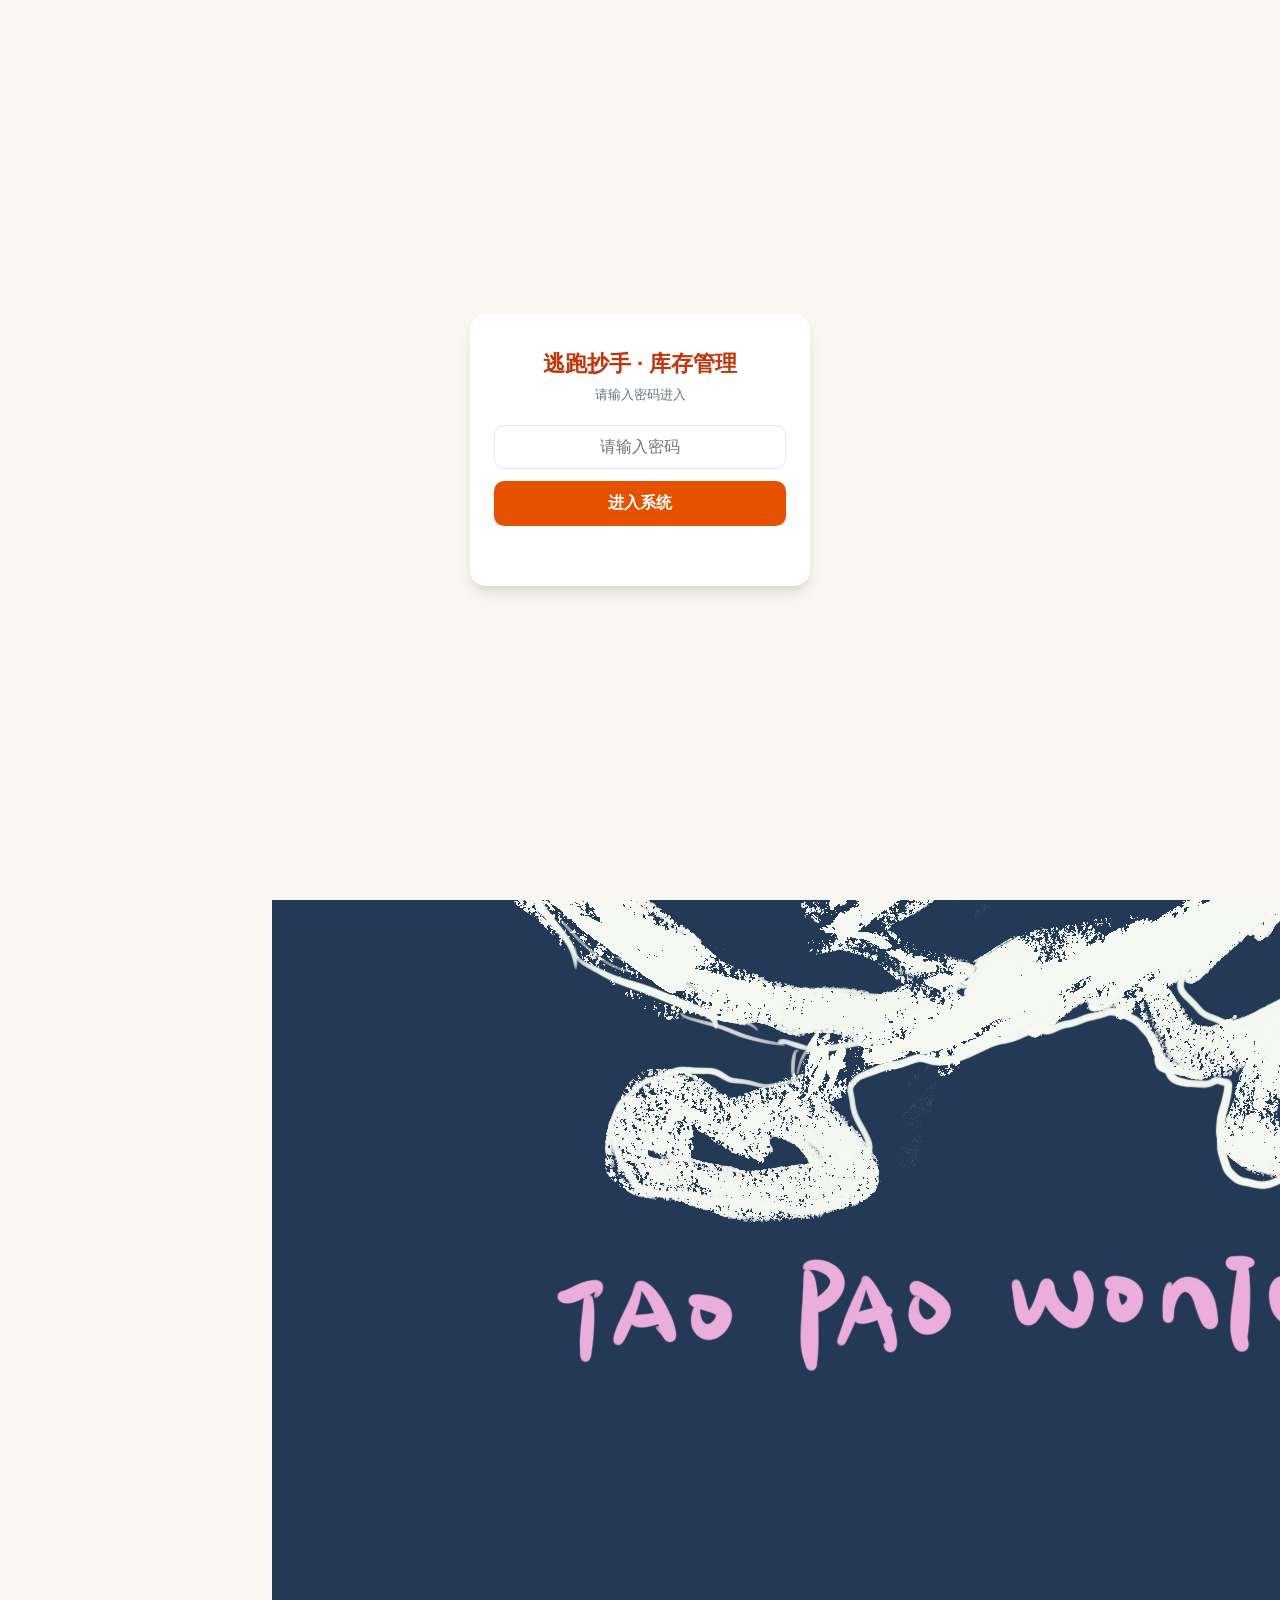
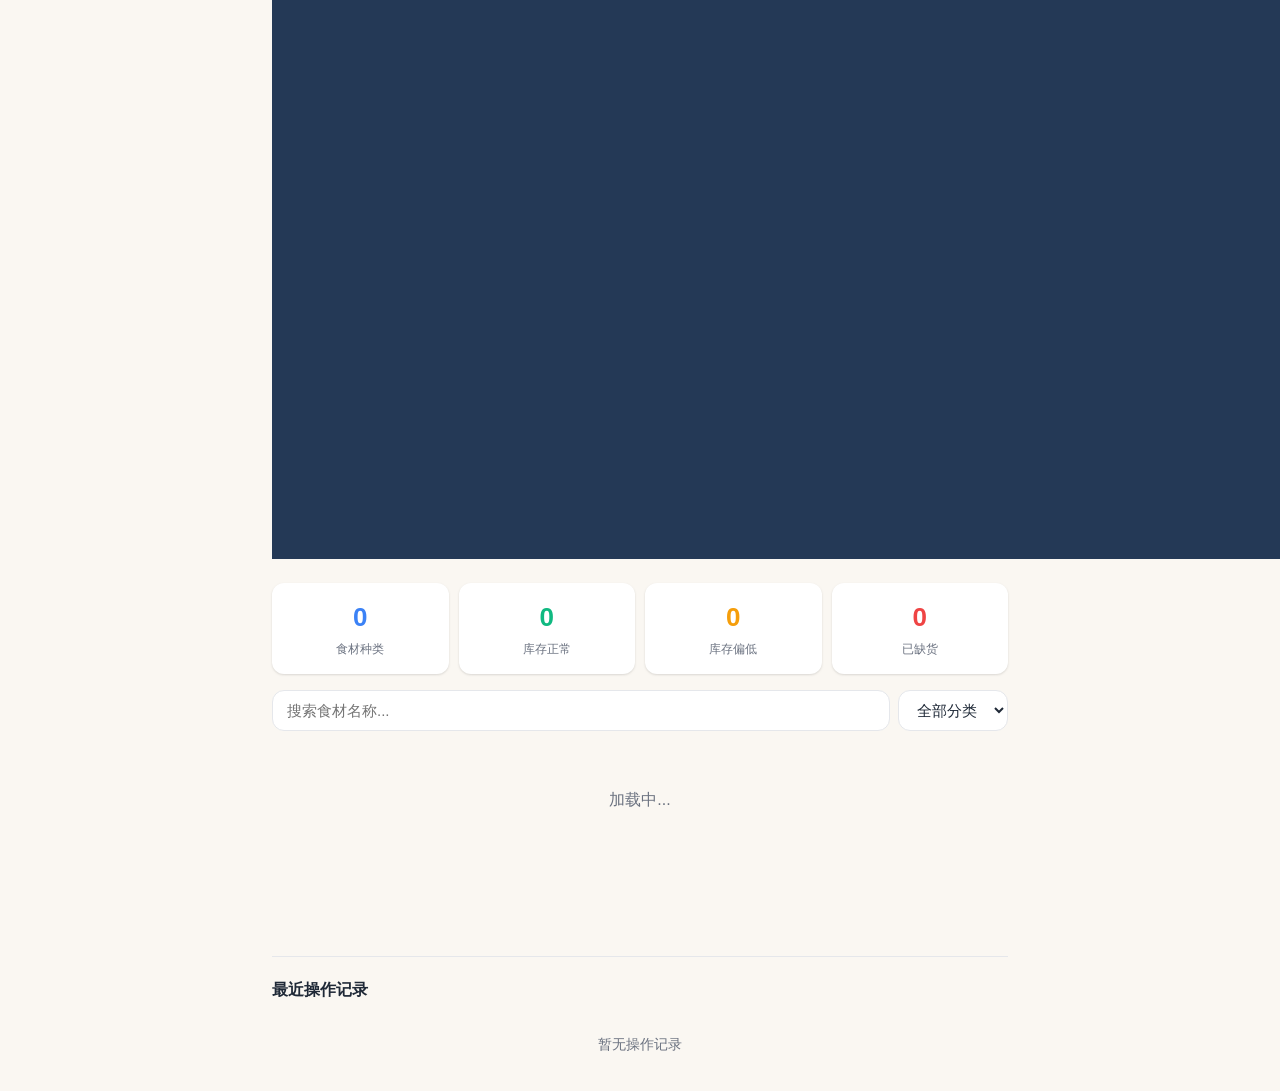
==== index.html @ 47a3d881 "Add cache bust to CSS links" ====
<!DOCTYPE html>
<html lang="zh-CN">
<head>
  <meta charset="UTF-8">
  <meta name="viewport" content="width=device-width, initial-scale=1.0">
  <title>逃跑抄手 · 库存管理</title>
  <link rel="stylesheet" href="style.css?v=2">
</head>
<body>
  <!-- 登录遮罩 -->
  <div class="login-overlay" id="loginOverlay">
    <div class="login-card">
      <h2>逃跑抄手 · 库存管理</h2>
      <p class="login-sub">请输入密码进入</p>
      <input type="password" id="loginPwd" placeholder="请输入密码" autocomplete="off">
      <button class="login-btn" id="loginBtn">进入系统</button>
      <div class="login-error" id="loginError"></div>
    </div>
  </div>

  <div class="container">
    <header class="header">
      <h1>逃跑抄手 · 库存管理</h1>
      <p class="subtitle">手机扫码即可出入库，无需安装</p>
    </header>

    <div class="logo-section">
      <img src="logo.png" alt="逃跑抄手" class="store-logo">
    </div>

    <div class="stats-row">
      <div class="stat-card stat-total"><div class="stat-num" id="statTotal">0</div><div class="stat-label">食材种类</div></div>
      <div class="stat-card stat-normal"><div class="stat-num" id="statNormal">0</div><div class="stat-label">库存正常</div></div>
      <div class="stat-card stat-low"><div class="stat-num" id="statLow">0</div><div class="stat-label">库存偏低</div></div>
      <div class="stat-card stat-empty"><div class="stat-num" id="statEmpty">0</div><div class="stat-label">已缺货</div></div>
    </div>

    <div class="filter-bar">
      <input type="text" class="search-input" id="searchInput" placeholder="搜索食材名称...">
      <select class="category-select" id="categorySelect"><option value="">全部分类</option></select>
    </div>

    <div class="inventory-list" id="inventoryList"><div class="empty-state">加载中...</div></div>

    <div class="logs-section">
      <h3>最近操作记录</h3>
      <div class="logs-list" id="logsList"><div class="log-empty">暂无操作记录</div></div>
    </div>
  </div>

  <button class="fab" id="fabAdd" title="新增食材">+</button>

  <!-- 弹窗（与本地版相同） -->
  <div class="modal-overlay" id="modalOverlay">
    <div class="modal">
      <div class="modal-header"><h3 id="modalTitle">出入库操作</h3><button class="modal-close" id="modalClose">&times;</button></div>
      <div class="modal-body">
        <div class="mode-tabs" id="modeTabs">
          <button class="mode-tab active" data-mode="stock">出入库</button>
          <button class="mode-tab" data-mode="edit">编辑信息</button>
        </div>
        <div class="modal-item-info" id="modalItemInfo"></div>
        <div class="mode-panel" id="panelStock">
          <div class="tab-buttons">
            <button class="tab-btn active" data-tab="in">入库</button>
            <button class="tab-btn" data-tab="out">出库</button>
          </div>
          <div class="form-group"><label>数量</label><div class="quantity-input-row"><input type="number" class="quantity-input" id="quantityInput" placeholder="请输入数量" min="0.1" step="0.1"><span class="unit-label" id="unitLabel"></span></div></div>
          <div class="form-group"><label>操作人</label><input type="text" class="operator-input" id="operatorInput" placeholder="请输入姓名"></div>
          <div class="form-group"><label>备注（选填）</label><input type="text" class="note-input" id="noteInput" placeholder="如：从供应商采购"></div>
          <div class="quick-btns"><span class="quick-label">快捷数量：</span><button class="quick-btn" data-qty="1">1</button><button class="quick-btn" data-qty="5">5</button><button class="quick-btn" data-qty="10">10</button><button class="quick-btn" data-qty="20">20</button></div>
        </div>
        <div class="mode-panel" id="panelEdit" style="display:none;">
          <div class="form-group"><label>名称 <span class="required">*</span></label><input type="text" class="form-input" id="editName" placeholder="食材名称"></div>
          <div class="form-group"><label>分类 <span class="required">*</span></label><input type="text" class="form-input" id="editCategory" placeholder="如：肉类" list="categoryList"><datalist id="categoryList"></datalist></div>
          <div class="form-group"><label>单位 <span class="required">*</span></label><input type="text" class="form-input" id="editUnit" placeholder="如：斤、瓶、袋"></div>
          <div class="form-group"><label>最低库存阈值</label><input type="number" class="form-input" id="editThreshold" placeholder="低于此值将预警" min="0" step="0.1"></div>
          <button class="btn-delete" id="btnDelete">删除此食材</button>
        </div>
        <button class="btn-submit" id="btnSubmit">确认入库</button>
        <div class="modal-error" id="modalError"></div>
      </div>
    </div>
  </div>

  <div class="modal-overlay" id="confirmOverlay">
    <div class="modal modal-confirm">
      <div class="modal-header"><h3>确认删除</h3><button class="modal-close" id="confirmClose">&times;</button></div>
      <div class="modal-body">
        <p class="confirm-text" id="confirmText"></p>
        <div class="confirm-buttons"><button class="btn-cancel" id="btnCancel">取消</button><button class="btn-danger" id="btnConfirmDelete">确认删除</button></div>
      </div>
    </div>
  </div>

  <div class="toast" id="toast"></div>

  <nav class="bottom-nav">
    <a href="./" class="nav-item active"><span class="nav-icon">📦</span><span class="nav-label">库存管理</span></a>
    <a href="shifts.html" class="nav-item"><span class="nav-icon">👥</span><span class="nav-label">班次职责</span></a>
    <a href="placement.html" class="nav-item"><span class="nav-icon">📋</span><span class="nav-label">摆放规范</span></a>
  </nav>

  <script src="supabase-client.js"></script>
    <script src="app.js"></script>
</body>
</html>
---- style.css ----
/* ========== 基础样式 ========== */
*, *::before, *::after { box-sizing: border-box; margin: 0; padding: 0; }

:root {
  --primary: #E65100;
  --primary-dark: #BF360C;
  --brand: #E65100;
  --success: #10b981;
  --warning: #f59e0b;
  --danger: #ef4444;
  --bg: #faf7f2;
  --card-bg: #ffffff;
  --text: #1f2937;
  --text-secondary: #6b7280;
  --border: #e5e7eb;
  --radius: 12px;
  --shadow: 0 1px 3px rgba(0,0,0,0.08), 0 1px 2px rgba(0,0,0,0.06);
  --shadow-lg: 0 10px 15px -3px rgba(0,0,0,0.1), 0 4px 6px -2px rgba(0,0,0,0.05);
}

body {
  font-family: -apple-system, BlinkMacSystemFont, "Segoe UI", "PingFang SC", "Hiragino Sans GB", "Microsoft YaHei", sans-serif;
  background: var(--bg);
  color: var(--text);
  line-height: 1.6;
  -webkit-tap-highlight-color: transparent;
}

.container {
  max-width: 768px;
  margin: 0 auto;
  padding: 16px;
}

/* ========== 头部 ========== */
.header {
  text-align: center;
  padding: 20px 0 12px;
}
.header h1 {
  font-size: 24px;
  font-weight: 700;
  color: var(--primary-dark);
}
.subtitle {
  font-size: 13px;
  color: var(--text-secondary);
  margin-top: 4px;
}

/* ========== 二维码区域 ========== */
.qrcode-section {
  text-align: center;
  padding: 12px 0;
  transition: all 0.3s;
}
.qrcode-section.collapsed .qrcode-wrapper { display: none; }
.qrcode-wrapper {
  display: inline-block;
  background: #fff;
  padding: 12px;
  border-radius: var(--radius);
  box-shadow: var(--shadow);
}
#qrcode { display: inline-block; }
#qrcode img, #qrcode canvas { display: block; }
.qrcode-hint {
  font-size: 12px;
  color: var(--text-secondary);
  margin-top: 6px;
}
.qrcode-url {
  font-size: 11px;
  color: var(--text);
  margin-top: 4px;
  word-break: break-all;
}
.qrcode-ips {
  font-size: 11px;
  color: var(--text-secondary);
  margin-top: 2px;
  word-break: break-all;
}
.btn-toggle-qr {
  display: block;
  margin: 8px auto 0;
  background: none;
  border: none;
  color: var(--text-secondary);
  font-size: 12px;
  cursor: pointer;
  padding: 4px 12px;
}

/* ========== 统计卡片 ========== */
.stats-row {
  display: grid;
  grid-template-columns: repeat(4, 1fr);
  gap: 10px;
  margin: 16px 0;
}
.stat-card {
  background: var(--card-bg);
  border-radius: var(--radius);
  padding: 14px 10px;
  text-align: center;
  box-shadow: var(--shadow);
  cursor: pointer;
  transition: transform 0.15s, box-shadow 0.15s;
}
.stat-card:hover { transform: translateY(-2px); box-shadow: var(--shadow-lg); }
.stat-card.stat-active { box-shadow: 0 0 0 2px var(--primary); transform: translateY(-2px); }
.stat-num {
  font-size: 26px;
  font-weight: 700;
}
.stat-label {
  font-size: 12px;
  color: var(--text-secondary);
  margin-top: 2px;
}
.stat-total .stat-num { color: #3b82f6; }
.stat-normal .stat-num { color: var(--success); }
.stat-low .stat-num { color: var(--warning); }
.stat-empty .stat-num { color: var(--danger); }

/* ========== 筛选栏 ========== */
.filter-bar {
  display: flex;
  gap: 8px;
  margin-bottom: 16px;
}
.search-input {
  flex: 1;
  padding: 10px 14px;
  border: 1px solid var(--border);
  border-radius: var(--radius);
  font-size: 15px;
  background: var(--card-bg);
  outline: none;
  transition: border-color 0.2s;
}
.search-input:focus { border-color: var(--primary); }
.category-select {
  padding: 10px 14px;
  border: 1px solid var(--border);
  border-radius: var(--radius);
  font-size: 15px;
  background: var(--card-bg);
  outline: none;
  color: var(--text);
  min-width: 100px;
}

/* ========== 库存列表 ========== */
.inventory-list {
  display: flex;
  flex-direction: column;
  gap: 8px;
}
.empty-state {
  text-align: center;
  padding: 40px;
  color: var(--text-secondary);
}

/* 库存卡片（手机端） */
.item-card {
  background: var(--card-bg);
  border-radius: var(--radius);
  padding: 14px 16px;
  box-shadow: var(--shadow);
  cursor: pointer;
  transition: transform 0.15s, box-shadow 0.15s;
  display: flex;
  align-items: center;
  gap: 12px;
  position: relative;
}
.item-card:active { transform: scale(0.98); }
.item-card:hover { box-shadow: var(--shadow-lg); }

.status-dot {
  width: 10px;
  height: 10px;
  border-radius: 50%;
  flex-shrink: 0;
}
.status-normal { background: var(--success); }
.status-low { background: var(--warning); }
.status-empty { background: var(--danger); }

.item-info { flex: 1; min-width: 0; }
.item-name {
  font-size: 15px;
  font-weight: 600;
  white-space: nowrap;
  overflow: hidden;
  text-overflow: ellipsis;
}
.item-meta {
  font-size: 12px;
  color: var(--text-secondary);
  margin-top: 2px;
}
.item-quantity {
  text-align: right;
  flex-shrink: 0;
}
.quantity-val {
  font-size: 20px;
  font-weight: 700;
}
.quantity-unit {
  font-size: 12px;
  color: var(--text-secondary);
}
.status-badge {
  display: inline-block;
  padding: 2px 8px;
  border-radius: 10px;
  font-size: 11px;
  font-weight: 600;
  margin-top: 2px;
}
.badge-normal { background: #d1fae5; color: #065f46; }
.badge-low { background: #fef3c7; color: #92400e; }
.badge-empty { background: #fee2e2; color: #991b1b; }

/* 桌面端表格 */
@media (min-width: 640px) {
  .inventory-list { gap: 0; }
  .item-card {
    border-radius: 0;
    box-shadow: none;
    border-bottom: 1px solid var(--border);
  }
  .item-card:first-child { border-radius: var(--radius) var(--radius) 0 0; }
  .item-card:last-child { border-radius: 0 0 var(--radius) var(--radius); border-bottom: none; }
  .item-card:hover { box-shadow: none; background: #fefce8; }
}

/* ========== 弹窗 ========== */
.modal-overlay {
  display: none;
  position: fixed;
  inset: 0;
  background: rgba(0,0,0,0.5);
  z-index: 100;
  justify-content: center;
  align-items: flex-end;
}
.modal-overlay.active { display: flex; }
.modal {
  background: #fff;
  border-radius: 20px 20px 0 0;
  width: 100%;
  max-width: 500px;
  max-height: 85vh;
  overflow-y: auto;
  animation: slideUp 0.25s ease-out;
}
@keyframes slideUp {
  from { transform: translateY(100%); }
  to { transform: translateY(0); }
}
.modal-header {
  display: flex;
  justify-content: space-between;
  align-items: center;
  padding: 16px 20px;
  border-bottom: 1px solid var(--border);
  position: sticky;
  top: 0;
  background: #fff;
  border-radius: 20px 20px 0 0;
}
.modal-header h3 { font-size: 17px; }
.modal-close {
  width: 32px; height: 32px;
  border: none; background: #f3f4f6;
  border-radius: 50%; font-size: 18px;
  cursor: pointer; display: flex;
  align-items: center; justify-content: center;
  color: var(--text-secondary);
}
.modal-body { padding: 20px; }
.modal-item-info {
  background: #f9fafb;
  border-radius: 8px;
  padding: 12px;
  margin-bottom: 16px;
  font-size: 14px;
}
.modal-item-info .info-row {
  display: flex;
  justify-content: space-between;
  margin-bottom: 4px;
}
.modal-item-info .info-row:last-child { margin-bottom: 0; }
.modal-item-info .info-label { color: var(--text-secondary); }

.tab-buttons {
  display: flex;
  gap: 8px;
  margin-bottom: 16px;
}
.tab-btn {
  flex: 1;
  padding: 10px;
  border: 2px solid var(--border);
  border-radius: 8px;
  background: #fff;
  font-size: 15px;
  cursor: pointer;
  transition: all 0.2s;
}
.tab-btn.active {
  border-color: var(--primary);
  background: #fffbeb;
  color: var(--primary-dark);
  font-weight: 600;
}

.form-group {
  margin-bottom: 14px;
}
.form-group label {
  display: block;
  font-size: 13px;
  color: var(--text-secondary);
  margin-bottom: 4px;
}
.quantity-input-row {
  display: flex;
  gap: 8px;
  align-items: center;
}
.quantity-input, .operator-input, .note-input {
  width: 100%;
  padding: 10px 14px;
  border: 1px solid var(--border);
  border-radius: 8px;
  font-size: 16px;
  outline: none;
  transition: border-color 0.2s;
}
.quantity-input:focus, .operator-input:focus, .note-input:focus {
  border-color: var(--primary);
}
.unit-label {
  font-size: 14px;
  color: var(--text-secondary);
  flex-shrink: 0;
}

.quick-btns {
  display: flex;
  gap: 6px;
  align-items: center;
  flex-wrap: wrap;
  margin-bottom: 16px;
}
.quick-label { font-size: 13px; color: var(--text-secondary); }
.quick-btn {
  padding: 6px 14px;
  border: 1px solid var(--border);
  border-radius: 6px;
  background: #fff;
  font-size: 14px;
  cursor: pointer;
  transition: all 0.15s;
}
.quick-btn:hover { background: #fef3c7; border-color: var(--primary); }

.btn-submit {
  width: 100%;
  padding: 14px;
  border: none;
  border-radius: 8px;
  font-size: 17px;
  font-weight: 600;
  cursor: pointer;
  color: #fff;
  transition: opacity 0.2s;
}
.btn-submit:active { opacity: 0.8; }
.btn-submit.type-in { background: var(--success); }
.btn-submit.type-out { background: var(--danger); }

.modal-error {
  color: var(--danger);
  font-size: 13px;
  text-align: center;
  margin-top: 10px;
  min-height: 20px;
}

/* ========== 操作记录 ========== */
.logs-section {
  margin-top: 24px;
  padding-top: 20px;
  border-top: 1px solid var(--border);
}
.logs-section h3 {
  font-size: 16px;
  margin-bottom: 10px;
}
.logs-list {
  display: flex;
  flex-direction: column;
  gap: 6px;
}
.log-item {
  display: flex;
  align-items: center;
  gap: 10px;
  padding: 10px 12px;
  background: var(--card-bg);
  border-radius: 8px;
  box-shadow: var(--shadow);
  font-size: 13px;
}
.log-type {
  padding: 2px 8px;
  border-radius: 4px;
  font-weight: 600;
  font-size: 12px;
  flex-shrink: 0;
}
.log-type-in { background: #d1fae5; color: #065f46; }
.log-type-out { background: #fee2e2; color: #991b1b; }
.log-info { flex: 1; }
.log-name { font-weight: 600; }
.log-detail { color: var(--text-secondary); font-size: 12px; }
.log-time {
  font-size: 12px;
  color: var(--text-secondary);
  flex-shrink: 0;
}
.log-empty {
  text-align: center;
  padding: 20px;
  color: var(--text-secondary);
  font-size: 14px;
}

/* ========== Toast ========== */
.toast {
  position: fixed;
  top: 20px;
  left: 50%;
  transform: translateX(-50%);
  background: #1f2937;
  color: #fff;
  padding: 12px 24px;
  border-radius: 8px;
  font-size: 14px;
  z-index: 200;
  opacity: 0;
  transition: opacity 0.3s;
  pointer-events: none;
}
.toast.show { opacity: 1; }
.toast.success { background: var(--success); }
.toast.error { background: var(--danger); }

/* ========== 浮动按钮 FAB ========== */
.fab {
  position: fixed;
  bottom: 80px;
  right: 24px;
  width: 56px;
  height: 56px;
  border-radius: 50%;
  border: none;
  background: var(--primary);
  color: #fff;
  font-size: 30px;
  font-weight: 300;
  cursor: pointer;
  box-shadow: 0 4px 12px rgba(245, 158, 11, 0.4);
  z-index: 50;
  display: flex;
  align-items: center;
  justify-content: center;
  transition: transform 0.2s, box-shadow 0.2s;
  line-height: 1;
}
.fab:active { transform: scale(0.92); }

/* ========== 模式切换标签 ========== */
.mode-tabs {
  display: flex;
  gap: 0;
  margin-bottom: 16px;
  background: #f3f4f6;
  border-radius: 8px;
  padding: 3px;
}
.mode-tab {
  flex: 1;
  padding: 8px;
  border: none;
  border-radius: 6px;
  background: transparent;
  font-size: 13px;
  cursor: pointer;
  color: var(--text-secondary);
  transition: all 0.2s;
}
.mode-tab.active {
  background: #fff;
  color: var(--text);
  font-weight: 600;
  box-shadow: 0 1px 2px rgba(0,0,0,0.06);
}
.mode-panel { animation: fadeIn 0.2s ease-out; }
@keyframes fadeIn {
  from { opacity: 0; transform: translateY(6px); }
  to { opacity: 1; transform: translateY(0); }
}

/* ========== 编辑表单 ========== */
.form-input {
  width: 100%;
  padding: 10px 14px;
  border: 1px solid var(--border);
  border-radius: 8px;
  font-size: 16px;
  outline: none;
  transition: border-color 0.2s;
  background: #fff;
}
.form-input:focus { border-color: var(--primary); }
.required { color: var(--danger); }
.category-input-row { position: relative; }

.btn-delete {
  display: block;
  width: 100%;
  padding: 12px;
  margin-top: 8px;
  border: 1px solid #fecaca;
  border-radius: 8px;
  background: #fff;
  color: var(--danger);
  font-size: 14px;
  cursor: pointer;
  transition: all 0.2s;
}
.btn-delete:hover { background: #fef2f2; }
.btn-delete:active { background: #fee2e2; }

/* 提交按钮不同状态 */
.btn-submit.type-save { background: var(--primary); }

/* ========== 确认弹窗 ========== */
.modal-confirm {
  max-width: 340px;
  border-radius: 16px;
}
.modal-confirm .modal-header { border-bottom: none; padding-bottom: 0; }
.modal-confirm .modal-header h3 { font-size: 16px; color: var(--danger); }
.confirm-text {
  font-size: 14px;
  color: var(--text-secondary);
  text-align: center;
  margin-bottom: 16px;
  line-height: 1.6;
}
.confirm-buttons {
  display: flex;
  gap: 10px;
}
.btn-cancel, .btn-danger {
  flex: 1;
  padding: 12px;
  border: none;
  border-radius: 8px;
  font-size: 15px;
  font-weight: 600;
  cursor: pointer;
}
.btn-cancel {
  background: #f3f4f6;
  color: var(--text);
}
.btn-danger {
  background: var(--danger);
  color: #fff;
}
.btn-cancel:active, .btn-danger:active { opacity: 0.8; }

/* 桌面端确认弹窗居中 */
@media (min-width: 640px) {
  .modal-confirm {
    border-radius: 16px;
    margin: auto;
  }
  .modal-overlay.active:has(.modal-confirm) {
    align-items: center;
  }
}

/* ========== 班次页面 ========== */
.shifts-list {
  display: flex;
  flex-direction: column;
  gap: 16px;
  padding-bottom: 80px; /* 给底部导航留空间 */
}

/* 班次卡片 */
.shift-card {
  background: var(--card-bg);
  border-radius: var(--radius);
  box-shadow: var(--shadow);
  overflow: hidden;
}
.shift-card-header {
  display: flex;
  align-items: center;
  justify-content: space-between;
  padding: 14px 16px;
  cursor: pointer;
  user-select: none;
  border-bottom: 1px solid transparent;
  transition: background 0.15s;
}
.shift-card-header:active { background: #f9fafb; }
.shift-card.open .shift-card-header { border-bottom-color: var(--border); }
.shift-card-title {
  font-size: 17px;
  font-weight: 700;
}
.shift-card-time {
  font-size: 13px;
  color: var(--text-secondary);
  margin-left: 8px;
}
.shift-card-meta {
  display: flex;
  align-items: center;
  gap: 10px;
  font-size: 12px;
  color: var(--text-secondary);
}
.shift-card-arrow {
  font-size: 12px;
  color: var(--text-secondary);
  transition: transform 0.2s;
}
.shift-card.open .shift-card-arrow { transform: rotate(180deg); }

/* 班次操作按钮 */
.shift-actions {
  display: flex;
  gap: 4px;
}
.btn-icon {
  width: 32px; height: 32px;
  border: none; background: transparent;
  border-radius: 6px; font-size: 14px;
  cursor: pointer; display: flex;
  align-items: center; justify-content: center;
  color: var(--text-secondary);
}
.btn-icon:hover { background: #f3f4f6; }
.btn-icon.danger { color: var(--danger); }
.btn-icon.danger:hover { background: #fef2f2; }

/* 职责区域 */
.shift-duties {
  display: none;
  padding: 12px 16px 16px;
}
.shift-card.open .shift-duties { display: block; }
.duty-empty {
  text-align: center;
  color: var(--text-secondary);
  font-size: 13px;
  padding: 12px;
}

/* 职责卡片 */
.duty-card {
  background: #f9fafb;
  border-radius: 8px;
  padding: 12px 14px;
  margin-bottom: 10px;
  position: relative;
}
.duty-card:last-child { margin-bottom: 0; }
.duty-role {
  font-size: 15px;
  font-weight: 700;
  color: var(--primary-dark);
  margin-bottom: 6px;
  display: flex;
  align-items: center;
  justify-content: space-between;
}
.duty-text {
  font-size: 14px;
  color: var(--text);
  line-height: 1.8;
  white-space: pre-line;
}
.duty-actions {
  display: flex;
  gap: 2px;
}
.duty-actions .btn-icon { width: 28px; height: 28px; font-size: 12px; }

/* 班次底部新增职责按钮 */
.shift-add-duty {
  display: block;
  width: 100%;
  padding: 10px;
  border: 1px dashed var(--border);
  border-radius: 8px;
  background: transparent;
  color: var(--text-secondary);
  font-size: 13px;
  cursor: pointer;
  margin-top: 4px;
}
.shift-add-duty:hover { border-color: var(--primary); color: var(--primary); }

/* 编辑弹窗 textarea */
.form-textarea {
  width: 100%;
  padding: 10px 14px;
  border: 1px solid var(--border);
  border-radius: 8px;
  font-size: 15px;
  font-family: inherit;
  line-height: 1.8;
  outline: none;
  resize: vertical;
  transition: border-color 0.2s;
}
.form-textarea:focus { border-color: var(--primary); }
.form-hint {
  display: block;
  font-size: 12px;
  color: var(--text-secondary);
  margin-top: 4px;
}

/* ========== 底部导航 ========== */
.bottom-nav {
  position: fixed;
  bottom: 0; left: 0; right: 0;
  background: var(--card-bg);
  border-top: 1px solid var(--border);
  display: flex;
  z-index: 50;
  padding-bottom: env(safe-area-inset-bottom);
}
.nav-item {
  flex: 1;
  display: flex;
  flex-direction: column;
  align-items: center;
  padding: 8px;
  text-decoration: none;
  color: var(--text-secondary);
  font-size: 11px;
  transition: color 0.15s;
}
.nav-item.active { color: var(--primary-dark); }
.nav-icon { font-size: 20px; margin-bottom: 2px; }
.nav-label { font-size: 11px; }

/* 库存管理页面也加底部导航 */
.inventory-list { padding-bottom: 80px; }

/* ========== 登录页 ========== */
.login-overlay {
  position: fixed;
  inset: 0;
  background: var(--bg);
  display: flex;
  align-items: center;
  justify-content: center;
  z-index: 999;
  padding: 20px;
}
.login-card {
  background: #fff;
  border-radius: 16px;
  padding: 32px 24px;
  box-shadow: var(--shadow-lg);
  width: 100%;
  max-width: 340px;
  text-align: center;
}
.login-card h2 { font-size: 22px; margin-bottom: 4px; color: var(--primary-dark); }
.login-card .login-sub { font-size: 13px; color: var(--text-secondary); margin-bottom: 20px; }
.login-card input {
  width: 100%;
  padding: 12px 16px;
  border: 1px solid var(--border);
  border-radius: 10px;
  font-size: 16px;
  text-align: center;
  outline: none;
  margin-bottom: 12px;
}
.login-card input:focus { border-color: var(--primary); }
.login-card .login-btn {
  width: 100%;
  padding: 12px;
  border: none;
  border-radius: 10px;
  background: var(--primary);
  color: #fff;
  font-size: 16px;
  font-weight: 600;
  cursor: pointer;
}
.login-card .login-btn:active { opacity: 0.8; }
.login-error { color: var(--danger); font-size: 13px; margin-top: 8px; min-height: 20px; }

/* ========== 摆放规范页 ========== */
.placement-grid {
  display: grid;
  grid-template-columns: repeat(2, 1fr);
  gap: 12px;
  padding-bottom: 80px;
}
@media (max-width: 400px) {
  .placement-grid { grid-template-columns: 1fr; }
}

.placement-card {
  background: var(--card-bg);
  border-radius: var(--radius);
  box-shadow: var(--shadow);
  overflow: hidden;
}
.placement-img-wrap {
  width: 100%;
  aspect-ratio: 1 / 1;
  overflow: hidden;
  background: #f3f4f6;
  cursor: pointer;
}
.placement-img {
  width: 100%;
  height: 100%;
  object-fit: cover;
  transition: transform 0.2s;
}
.placement-img-wrap:hover .placement-img { transform: scale(1.05); }
.placement-info { padding: 12px; }
.placement-title-row {
  display: flex;
  align-items: center;
  justify-content: space-between;
  gap: 4px;
}
.placement-title {
  font-size: 14px;
  font-weight: 600;
  flex: 1;
}
.placement-area {
  font-size: 12px;
  color: var(--primary);
  margin-top: 4px;
}
.placement-desc {
  font-size: 12px;
  color: var(--text-secondary);
  margin-top: 4px;
  line-height: 1.5;
  display: -webkit-box;
  -webkit-line-clamp: 2;
  -webkit-box-orient: vertical;
  overflow: hidden;
}
.placement-actions { display: flex; gap: 2px; }
.placement-actions .btn-icon { width: 28px; height: 28px; font-size: 12px; }

/* 上传区域 */
.upload-area {
  border: 2px dashed var(--border);
  border-radius: 8px;
  cursor: pointer;
  overflow: hidden;
  transition: border-color 0.2s;
}
.upload-area:hover { border-color: var(--primary); }
.upload-placeholder {
  display: flex;
  align-items: center;
  justify-content: center;
  height: 120px;
  color: var(--text-secondary);
  font-size: 14px;
}
.upload-preview {
  width: 100%;
  max-height: 200px;
  object-fit: contain;
  display: block;
}

/* 图片全屏预览 */
.preview-wrapper {
  position: relative;
  width: 100%;
  height: 100%;
  display: flex;
  align-items: center;
  justify-content: center;
}
.preview-img {
  max-width: 95vw;
  max-height: 90vh;
  object-fit: contain;
  border-radius: 8px;
}
.preview-close {
  position: absolute;
  top: 20px;
  right: 20px;
  width: 40px; height: 40px;
  border: none; background: rgba(0,0,0,0.6);
  color: #fff; border-radius: 50%;
  font-size: 24px; cursor: pointer; z-index: 10;
  display: flex; align-items: center; justify-content: center;
}

/* ========== 响应式 ========== */
@media (max-width: 400px) {
  .stats-row { grid-template-columns: repeat(2, 1fr); }
  .header h1 { font-size: 20px; }
}
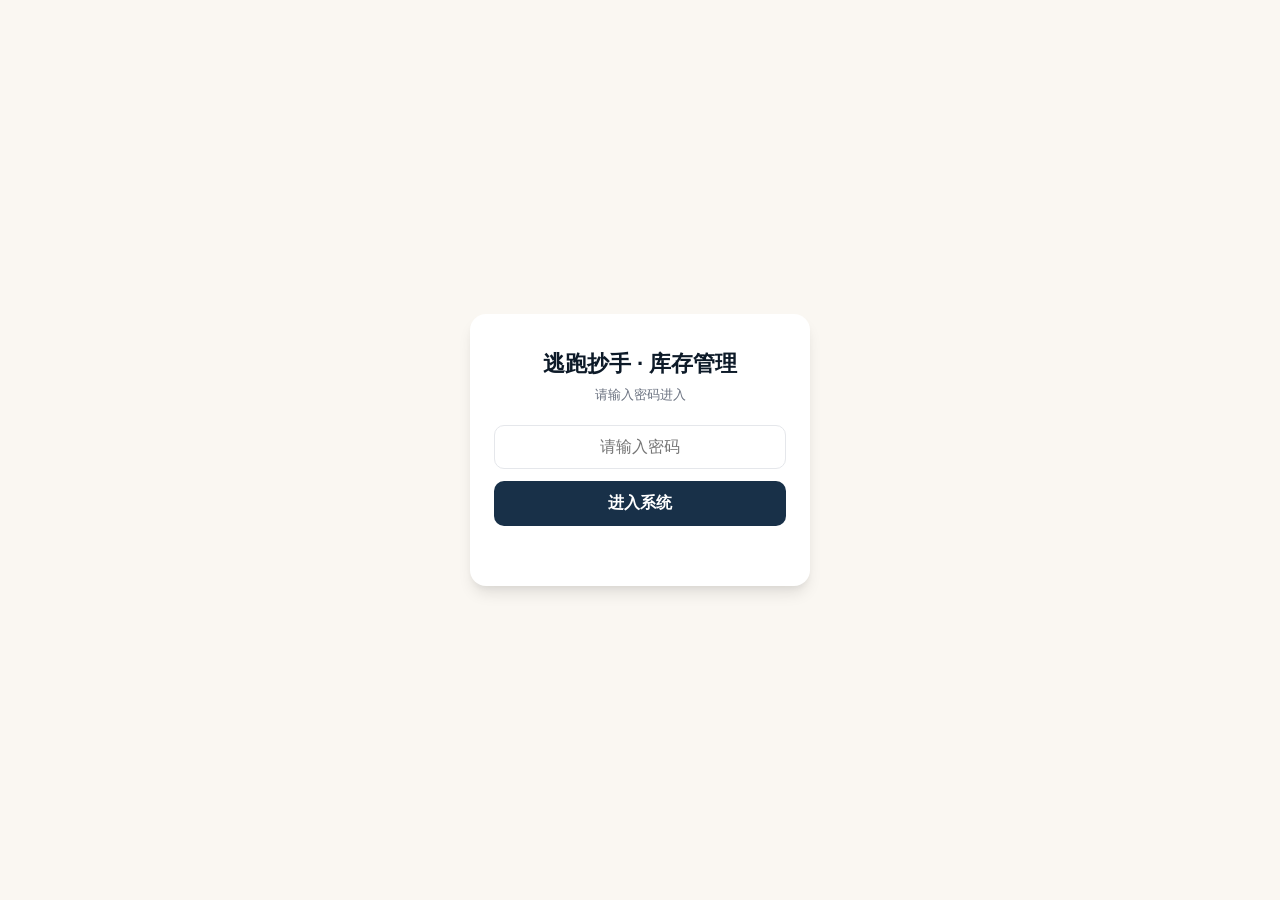
==== commit 939ba7bf: "Redesign header: navy blue banner with large logo - Merge logo and title into single navy blue (#183" ====
--- a/index.html
+++ b/index.html
@@ -20,13 +20,9 @@
 
   <div class="container">
     <header class="header">
+      <img src="logo.png" alt="逃跑抄手" class="store-logo">
       <h1>逃跑抄手 · 库存管理</h1>
-      <p class="subtitle">手机扫码即可出入库，无需安装</p>
     </header>
-
-    <div class="logo-section">
-      <img src="logo.png" alt="逃跑抄手" class="store-logo">
-    </div>
 
     <div class="stats-row">
       <div class="stat-card stat-total"><div class="stat-num" id="statTotal">0</div><div class="stat-label">食材种类</div></div>
--- a/style.css
+++ b/style.css
@@ -2,9 +2,9 @@
 *, *::before, *::after { box-sizing: border-box; margin: 0; padding: 0; }
 
 :root {
-  --primary: #E65100;
-  --primary-dark: #BF360C;
-  --brand: #E65100;
+  --primary: #183048;
+  --primary-dark: #0d1a28;
+  --brand: #183048;
   --success: #10b981;
   --warning: #f59e0b;
   --danger: #ef4444;
@@ -29,67 +29,38 @@
 .container {
   max-width: 768px;
   margin: 0 auto;
-  padding: 16px;
+  padding: 0;
 }
 
 /* ========== 头部 ========== */
 .header {
+  background: #183048;
   text-align: center;
-  padding: 20px 0 12px;
+  padding: 24px 16px 20px;
+}
+.store-logo {
+  width: 100px;
+  height: 100px;
+  border-radius: 50%;
+  object-fit: cover;
+  border: 3px solid rgba(255,255,255,0.2);
+  margin-bottom: 10px;
 }
 .header h1 {
-  font-size: 24px;
+  font-size: 20px;
   font-weight: 700;
-  color: var(--primary-dark);
-}
-.subtitle {
+  color: #ffffff;
+}
+.header .subtitle {
   font-size: 13px;
-  color: var(--text-secondary);
+  color: rgba(255,255,255,0.7);
   margin-top: 4px;
 }
 
-/* ========== 二维码区域 ========== */
-.qrcode-section {
-  text-align: center;
-  padding: 12px 0;
-  transition: all 0.3s;
-}
-.qrcode-section.collapsed .qrcode-wrapper { display: none; }
-.qrcode-wrapper {
-  display: inline-block;
-  background: #fff;
-  padding: 12px;
-  border-radius: var(--radius);
-  box-shadow: var(--shadow);
-}
-#qrcode { display: inline-block; }
-#qrcode img, #qrcode canvas { display: block; }
-.qrcode-hint {
-  font-size: 12px;
-  color: var(--text-secondary);
-  margin-top: 6px;
-}
-.qrcode-url {
-  font-size: 11px;
-  color: var(--text);
-  margin-top: 4px;
-  word-break: break-all;
-}
-.qrcode-ips {
-  font-size: 11px;
-  color: var(--text-secondary);
-  margin-top: 2px;
-  word-break: break-all;
-}
-.btn-toggle-qr {
-  display: block;
-  margin: 8px auto 0;
-  background: none;
-  border: none;
-  color: var(--text-secondary);
-  font-size: 12px;
-  cursor: pointer;
-  padding: 4px 12px;
+/* 内容区域恢复 padding */
+.stats-row, .filter-bar, .inventory-list, .logs-section {
+  margin-left: 16px;
+  margin-right: 16px;
 }
 
 /* ========== 统计卡片 ========== */
@@ -317,7 +288,7 @@
 }
 .tab-btn.active {
   border-color: var(--primary);
-  background: #fffbeb;
+  background: #e8ecf0;
   color: var(--primary-dark);
   font-weight: 600;
 }
@@ -371,7 +342,7 @@
   cursor: pointer;
   transition: all 0.15s;
 }
-.quick-btn:hover { background: #fef3c7; border-color: var(--primary); }
+.quick-btn:hover { background: #e8ecf0; border-color: var(--primary); }
 
 .btn-submit {
   width: 100%;
@@ -479,7 +450,7 @@
   font-size: 30px;
   font-weight: 300;
   cursor: pointer;
-  box-shadow: 0 4px 12px rgba(245, 158, 11, 0.4);
+  box-shadow: 0 4px 12px rgba(24, 48, 72, 0.4);
   z-index: 50;
   display: flex;
   align-items: center;
